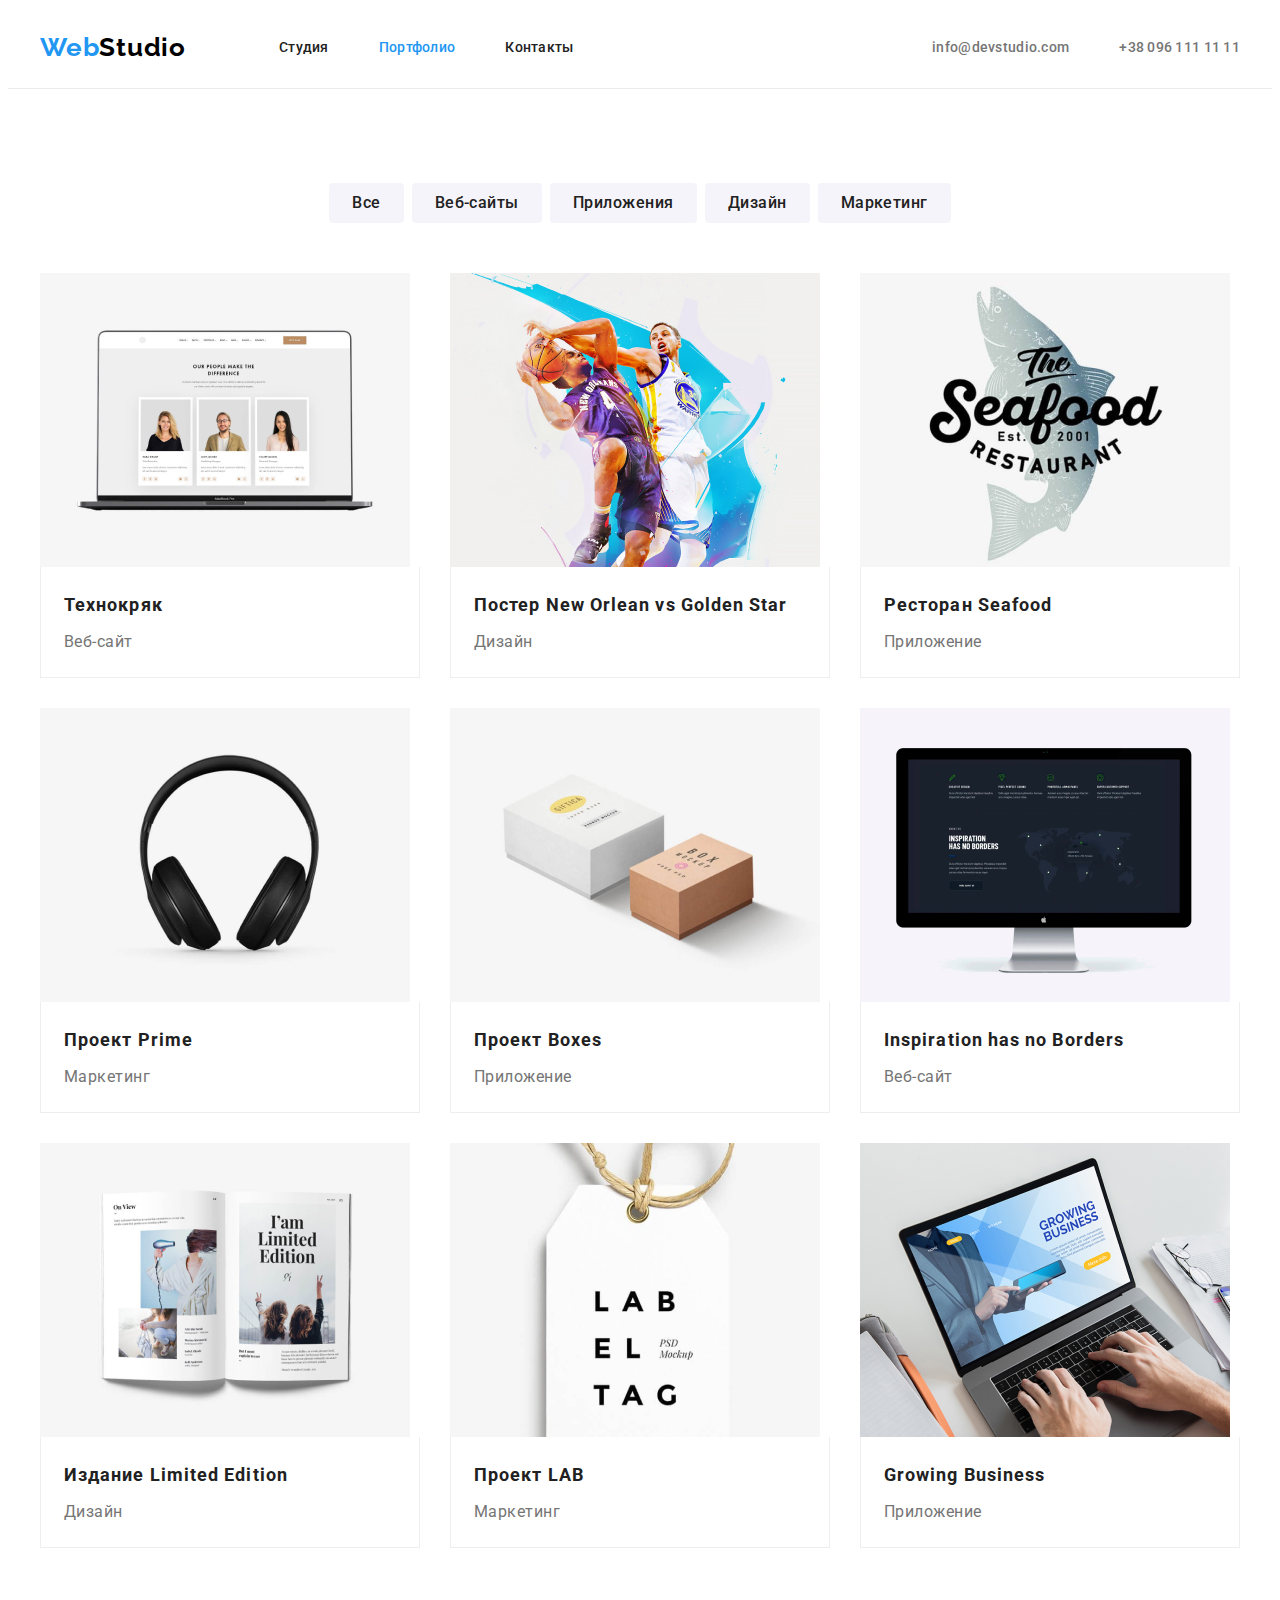
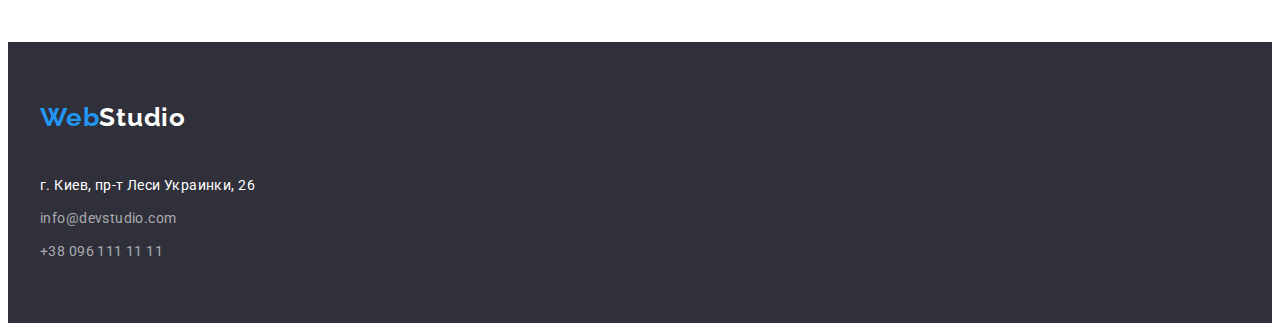
==== portfolio.html @ adf39630 "HW-4" ====
<!DOCTYPE html>
<html lang="en">
<head>
    <meta charset="UTF-8">
    <meta http-equiv="X-UA-Compatible" content="IE=edge">
    <meta name="viewport" content="width=device-width, initial-scale=1.0">
    <title>MyDocument</title>
    <link rel="stylesheet" href="https://cdnjs.cloudflare.com/ajax/libs/modern-normalize/1.1.0/modern-normalize.min.css"
        integrity="sha512-wpPYUAdjBVSE4KJnH1VR1HeZfpl1ub8YT/NKx4PuQ5NmX2tKuGu6U/JRp5y+Y8XG2tV+wKQpNHVUX03MfMFn9Q=="
        crossorigin="anonymous" referrerpolicy="no-referrer" />
    <link rel="preconnect" href="https://fonts.googleapis.com">
    <link rel="preconnect" href="https://fonts.gstatic.com" crossorigin>
    <link href="https://fonts.googleapis.com/css2?family=Raleway:wght@700&family=Roboto:wght@400;500;700;900&display=swap" rel="stylesheet">
    <link rel="stylesheet" href="./css/styles.css" />
</head>
<body>
    <header class="header">
        <div class="container">
            <nav class="header-flex">
                <a class="logo text" href="./index.html">Web<span class="logo-black">Studio</span>
                </a>
                <ul class="header-nav-list list header-flex">
                    <li class="header-item"><a class="header-nav-item text" href="./index.html">Студия</a></li>
                    <li class="header-item"><a class="header-nav-link text" href="./portfolio.html">Портфолио</a></li>
                    <li class="header-item"><a class="header-nav-item text" href="">Контакты</a></li>
                </ul>
            </nav>
            <div class="header-connect">
                <ul class="list header-flex">
                    <li class="header-contact-item"><a class="header-nav-contact text" href="mailto:info@devstudio.com">info@devstudio.com</a></li>
                    <li class="header-contact-item"><a class="header-nav-contact text" href="tel:+380961111111">+38 096 111
                            11 11</a></li>
                </ul>
            </div>
        </div>
    </header>
    <main>
    <section class="portfolio">
        <div class="container">
    <h1 hidden>Портфолио</h1>
        <ul class="portfolio-btn-list list">
        <li class="portfolio-btn-item"><button class="portfolio-btn" type="button">Все</button></li>
        <li class="portfolio-btn-item"><button class="portfolio-btn" type="button">Веб-сайты</button></li>
        <li class="portfolio-btn-item"><button class="portfolio-btn" type="button">Приложения</button></li>
        <li class="portfolio-btn-item"><button class="portfolio-btn" type="button">Дизайн</button></li>
        <li class="portfolio-btn-item"><button class="portfolio-btn" type="button">Маркетинг</button></li>
    </ul>

    <ul class="portfolio-list">
        <li class="portfolio-item list">
            <img src="./images/project1.jpg" alt="ноутбук с фото" width="370" height="294">
            <div class="border-text">
                <h2 class="portfolio-title">Технокряк</h2>
            <p class="portfolio-text">Веб-сайт</p>
            </div>
        </li>
        <li class="portfolio-item list">
            <img src="./images/project2.jpg" alt="постер" width="370" height="294">
            <div class="border-text">
                <h2 class="portfolio-title">Постер New Orlean vs Golden Star</h2>
            <p class="portfolio-text">Дизайн</p>
            </div>
        </li>
        <li class="portfolio-item list">
            <img src="./images/project3.jpg" alt="ресторан" width="370" height="294">
            <div class="border-text">
                <h2 class="portfolio-title">Ресторан Seafood</h2>
            <p class="portfolio-text">Приложение</p>
            </div>
        </li>
        <li class="portfolio-item list">
            <img src="./images/project4.jpg" alt="наушники" width="370" height="294">
            <div class="border-text">
                <h2 class="portfolio-title">Проект Prime</h2>
            <p class="portfolio-text">Маркетинг</p>
            </div>
        </li>
        <li class="portfolio-item list">
            <img src="./images/project5.jpg" alt="боксы" width="370" height="294">
            <div class="border-text">
                <h2 class="portfolio-title">Проект Boxes</h2>
            <p class="portfolio-text">Приложение</p>
            </div>
        </li>
        <li class="portfolio-item list">
            <img src="./images/project6.jpg" alt="манитор" width="370" height="294">
            <div class="border-text">
                <h2 class="portfolio-title">Inspiration has no Borders</h2>
            <p class="portfolio-text">Веб-сайт</p>
            </div>
        </li>
        <li class="portfolio-item list">
            <img src="./images/project7.jpg" alt="издание" width="370" height="294">
            <div class="border-text">
                <h2 class="portfolio-title">Издание Limited Edition</h2>
            <p class="portfolio-text">Дизайн</p>
            </div>
        </li>
        <li class="portfolio-item list">
            <img src="./images/project8.jpg" alt="проект ЛАБ" width="370" height="294">
            <div class="border-text">
                <h2 class="portfolio-title">Проект LAB</h2>
            <p class="portfolio-text">Маркетинг</p>
            </div>
        </li>
        <li class="portfolio-item list">
            <img src="./images/project9.jpg" alt="бизнес" width="370" height="294">
            <div class="border-text">
                <h2 class="portfolio-title">Growing Business</h2>
                <p class="portfolio-text">Приложение</p>
            </div>
        </li>
    </ul>
    </div>
  </section>
</main>
<footer class="footer">
    <div class="container">
        <a class="logo-footer text" href="">Web<span class="logo-white">Studio</span></a>

        <address class="footer-address">
            <ul class="footer-list list">
                <li class="footer-item"><a class="footer-text text" href="https://goo.gl/maps/fxkEnHUCGzXbZ7778"
                        target="_blank" rel="noreferrer noopener">г. Киев, пр-т Леси Украинки, 26 </a></li>

                <li class="footer-item"><a class="footer-contact text" href="mailto:info@devstudio.com">
                        info@devstudio.com</a></li>
                <li class="footer-item"><a class="footer-contact text" href="tel:+380961111111">+38 096 111 11 11</a>
                </li>
            </ul>
        </address>
    </div>
</footer>

</body>
</html>
---- css/styles.css ----
:root {
    --first-text-color: #212121;
    --second-text-color: #757575;
    --third-text-color: #ffffff;
    --accent-color: #2196f3;
    /*--logo-color: #000000; */
    --background-color-general: #FFFFFF;
    --background-color-hero: #2f303a;
    --background-color-team: #f5f4fa;
}

body {
    font-family: "Roboto", sans-serif;
    color: var(--first-text-color);
    background-color: var(--background-color-general);
    letter-spacing: 0.03em;
}
/* подчеркивание ссылок убрать */

.text {
    text-decoration: none;
}

/* точки убрать */
.list {
    list-style: none;
}
/*глобальный сброс стилей по селектору тега для элементов*/
p,
h1,
h2,
h3,
h4,
h5,
h6,
ul {
    margin: 0;
    padding: 0;
}
.container {
    width: 1200px;
    margin: 0 auto;
    padding-right: 15px;
    padding-left: 15px;
    
    /*outline: 1px solid red;*/

}


/*------------------HEADER---------------*/
.header { 
    border-bottom: 1px solid #ececec;
    font-weight: 500;
    font-size: 14px;
    line-height: 1.14;
    letter-spacing: 0.02em; 
}
.header .container {
    display: flex;
    align-items: center;
}
.header-flex {
    display: flex;
    align-items: center;
    
}

.header-nav-contact {
    color: var(--second-text-color);
}
.header-nav-item:hover,
.header-nav-item:focus,
.header-nav-link:hover,
.header-nav-link:focus,
.header-nav-contact:hover,
.header-nav-contact:focus {
    color: var(--accent-color);
}
.header-connect {
    margin-left: auto;
}

.header-item {
    display: block;
    margin-right: 50px;

}
.header-nav-link {
    color: var(--accent-color);
    padding-top: 32px;
    padding-bottom: 32px;
}
.header-nav-item {
color: var(--first-text-color);
padding-top: 32px;
padding-bottom: 32px;
}
.contact-link-icon {
    margin-right: 10px;
    justify-content: center;
    align-items: center;
}

.header-contact-item {  

}

.header-contact-item:not(:last-child) {
    margin-right: 50px;
}
.header-nav-contact {
    color: var(--second-text-color);
    padding-top: 32px;
    padding-bottom: 32px;
}

.logo {
    font-family: 'Raleway'; 
    font-weight: 700;
    font-size: 26px;
    line-height: 1.19;
    letter-spacing: 0.03em;
    color: var(--accent-color);

    align-items: center;
    text-align: center;
    
    padding-top: 24px;
    padding-bottom: 25px;
    margin-right: 93px;
}
.logo-black {
    color: #000000;
    
}

/*---------------MAIN------------------*/

.hero {
    display: flex;
    max-width: 1600px;
    min-height: 600px;
    margin-left: auto;
    margin-right: auto;
    padding-top: 200px;
    padding-bottom: 200px;

    text-align: center;

    background-color: var(--background-color-hero);
    background-repeat: no-repeat;
    background-position: center;
    background-size: cover;
    background-image: 
        linear-gradient(rgba(47, 48, 58, 0.4), 
        rgba(47, 48, 58, 0.4)), 
        url(../images/hero.jpg);
    
    
}

.hero-title {
    font-weight: 900;
    font-size: 44px;
    line-height: 1.36;
    text-align: center;
    letter-spacing: 0.06em;
    text-transform: uppercase;;
    
    color: var(--third-text-color);
    
    margin-bottom: 30px;
    margin-left: auto;
    margin-right: auto;
    max-width: 696px;

}

.hero-btn {
    font-weight: 700;
    font-size: 16px;
    line-height: 1.88;
    display: flex;
    align-items: center;
    text-align: center;
    letter-spacing: 0.06em;
    color: var(--third-text-color);
    background-color: var(--accent-color);
    cursor: pointer;

    display: inline-block;
    min-width: 200px;
    border-radius: 4px;
    border: 1px solid transparent;
    padding: 10px 32px;
}

.hero-btn:hover {
    color: #188ce8;
    background-color: var(--background-color-general);
}
.hero-btn:focus {
    color: #188ce8;
    background-color: var(--background-color-general);
}

/*----------------основное--------------*/

.section-basic {
    padding-top: 94px;
    padding-bottom: 94px;
}
.basic-list {
    display: flex;
}

.basic-item {
    display: inline-block;
    width: 270px;
    
}
.basic-item:not(:last-child) {
    margin-right: 30px;
}

.basic-title {
    font-weight: 700;
    font-size: 14px;
    line-height: 1.14;
    letter-spacing: 0.03em;
    text-transform: uppercase;
    color:var(--first-text-color);
    margin-bottom: 10px;
}

.basic-text {
    font-weight: 400;
    font-size: 14px;
    line-height: 1.71;
    letter-spacing: 0.03em;
    color:var(--second-text-color);
}
.basic-icon {
    
    height: 120px;
    margin-bottom: 30px;
    border-radius: 4px;
    background-color: #F5F4FA;
    display: flex;
    align-items: center;
    justify-content: center;
    
}

.basic-icon-svg {

    

}

/*-----------------чем занимаемся----------------*/
.Pictures {
    padding-bottom: 94px;
}

.Pictures-title {
    font-weight: 700;
    font-size: 36px;
    line-height: 42px;
    text-align: center;
    letter-spacing: 0.03em;
    color: var(--first-text-color);
    margin-bottom: 50px;
}

.Pictures-list {
    display: flex;
    
}

.Pictures-item:not(:last-child) {
    margin-right: 30px;
}
.Pictures-img {
    display: block;
    max-width: 100%;
    height: auto;
}



/*------------------наша команда----------------*/
.team {
    background-color: var(--background-color-team);
    padding-top: 94px;
    padding-bottom: 94px;
}

.team-title {
    font-weight: 700;
    font-size: 36px;
    line-height: 42px;
    text-align: center;
    letter-spacing: 0.03em;
    color: var(--first-text-color);
    margin-bottom: 50px;
}

.team-list {
    display: flex;
}
.team-box {
    padding-top: 30px;
    padding-bottom: 30px;
}
.team-item {
    max-width: 270px;
    max-height: 428px;
    
    background-color: var(--background-color-general);
    box-shadow: 
    0px 1px 3px rgba(0, 0, 0, 0.12), 
    0px 1px 1px rgba(0, 0, 0, 0.14), 
    0px 2px 1px rgba(0, 0, 0, 0.2);
    border-radius: 0px 0px 4px 4px;
}
.team-item:not(:last-child) {
    margin-right: 30px;
}
.team-img {
    flex-basis: calc(100% / 4 - 30px);
}

.team-subtitle {
    font-weight: 500;
    font-size: 16px;
    line-height: 1.19;
    text-align: center;
    letter-spacing: 0.03em;
    color:var(--first-text-color);
    margin-bottom: 10px;

}

.team-text {
    box-sizing: border-box;
    font-weight: 400;
    font-size: 16px;
    line-height: 1.19;
    text-align: center;
    letter-spacing: 0.03em;
    color: var(--second-text-color);

}
.team-soc-list {
    display: flex;
    padding: 0px 32px;
    margin-top: 16px;
    list-style: none;
    justify-content: space-between;
    align-items: center;
}
.team-soc-item {
    width: 44px;
    height: 44px;
    margin-right: 10px;
}
.team-soc-item:last-child {
    margin-right: 0;
}
.team-soc-link {
width: 100%;
height: 100%;
border-radius: 50%;
display: flex;
align-items: center;
justify-content: center;
color: #afb1b8;
background-color: #f5f4fa;
}
.team-soc-link:hover,
.team-soc-link:focus {
color: #ffffff;
    background-color: var(--accent-color);
}
.team-soc-icon {
    margin: 12px 0px 0px 12px;
    fill: currentColor;
}

/*---------------FOOTER-------------*/
.footer {
    padding-top: 60px;
    padding-bottom: 60px;

    background-color: var(--background-color-hero);
}
.logo-white {
    color: var(--third-text-color);
}
.footer-text {
    font-family: 'Roboto';
        font-style: normal;
        font-weight: 400;
        font-size: 14px;
        line-height: 24px;    
        letter-spacing: 0.03em;
        color: var(--third-text-color);

        display: inline-block;
}
.footer-address {
    margin-top: 20px;
}
.footer-contact {
    font-family: 'Roboto';
        font-style: normal;
        font-weight: 400;
        font-size: 14px;
        line-height: 24px;
        letter-spacing: 0.03em;
        color: rgba(255, 255, 255, 0.6);

        display: inline-block;
}
.footer-item {
    margin-top: 9px;
}
.footer-contact:hover {
    color: var(--accent-color);
}
.footer-contact:focus {
        color: var(--accent-color);
}
.logo-footer {
    font-family: 'Raleway';
    font-weight: 700;
    font-size: 26px;
    line-height: 1.19;
    letter-spacing: 0.03em;
    color: var(--accent-color);

    align-items: center;
    text-align: center;
    display: inline-block;
    margin-bottom: 20px;
}
.foter-soc-text {
    padding: 20px 0px 10px 0px;
    margin-bottom: 20px;
    font-weight: 700;
    font-size: 14px;
    line-height: 1.14px;
    text-transform: uppercase;
    color: var(--third-text-color);
}

/*---------------------ПОРТФОЛИО----------------*/
/*----------------------------------------------*/
.portfolio {
    padding-top: 94px;
    padding-bottom: 94px;
}
.portfolio-btn {
    font-family: "Roboto", sans-serif;
    font-weight: 500;
    font-size: 16px;
    line-height: 1.63;
    letter-spacing: 0.03em;
    background-color: var(--background-color-team);
    color: var(--first-text-color);
    cursor: pointer;

    display: inline-block;
    padding: 6px 22px;
    min-width: 73px;
    border-radius: 4px;
    border: 1px solid transparent;

    
    
}
.portfolio-btn:hover {
    background-color: #188ce8;
    color: var(--third-text-color);
}
.portfolio-btn:focus {
    background-color: #188ce8;
    color: var(--third-text-color);
}
.portfolio-btn-list {
    display: flex;
    justify-content: center;
    margin-bottom: 50px;
}
.portfolio-btn-item:not(:last-child) {
    margin-right: 8px;
}
.portfolio-list {
    display: flex;
    flex-wrap: wrap;
    margin: -15px;
}

.portfolio-item {
    margin: 15px;
    width: 370px;
    flex-basis: calc(100% / 3 - 30px);
}

.portfolio-title {
    font-weight: 700;
    font-size: 18px;
    line-height: 2;
    letter-spacing: 0.06em;
    color: var(--first-text-color);
    margin-bottom: 4px;

}

.portfolio-text {
    font-weight: 400;
    font-size: 16px;
    line-height: 1.88;
    letter-spacing: 0.03em;
    color: var(--second-text-color);
}
.border-text {
    margin-top: -4px;
    padding: 20px 23px;
    border-right: 1px solid #eeeeee;
    border-left: 1px solid #eeeeee;
    border-bottom: 1px solid #eeeeee;
    box-sizing: border-box;
}
/*-----------------ПОСТОЯННЫЕ КЛИЕНТЫ---------------*/
.section-clients {
padding-top: 94px;
padding-bottom: 94px;
}
.client-title {
    margin-bottom: 50px;
    
        font-weight: 700;
        font-size: 36px;
        line-height: 1.17;
        text-align: center;
    
    color: var(--first-text-color);
}
.client-list {
    display: flex;
        padding: 0;
        margin: 0;
        
        justify-content: space-between;
        align-items: center;
}
.client-item {
    width: 170px;
    height: 90px;
}

.client-item:not(:last-child) {
    margin-right: 30px;
}
.client-link {
    width: 100%;
    height: 100%;
    display: block;
    border: 1px solid #afb1b8;
    color: #afb1b8;
    background-color: #fff;
    padding: 16px 32px;
    }
.client-link:hover,
.client-link:focus {
    color: var(--accent-color);
    border-color: var(--accent-color);
}

.client-icon {
    fill: currentColor;
}

.client-item:hover,
.client-item:focus {
    color: var(--accent-color);
    border-color: var(--accent-color);
}
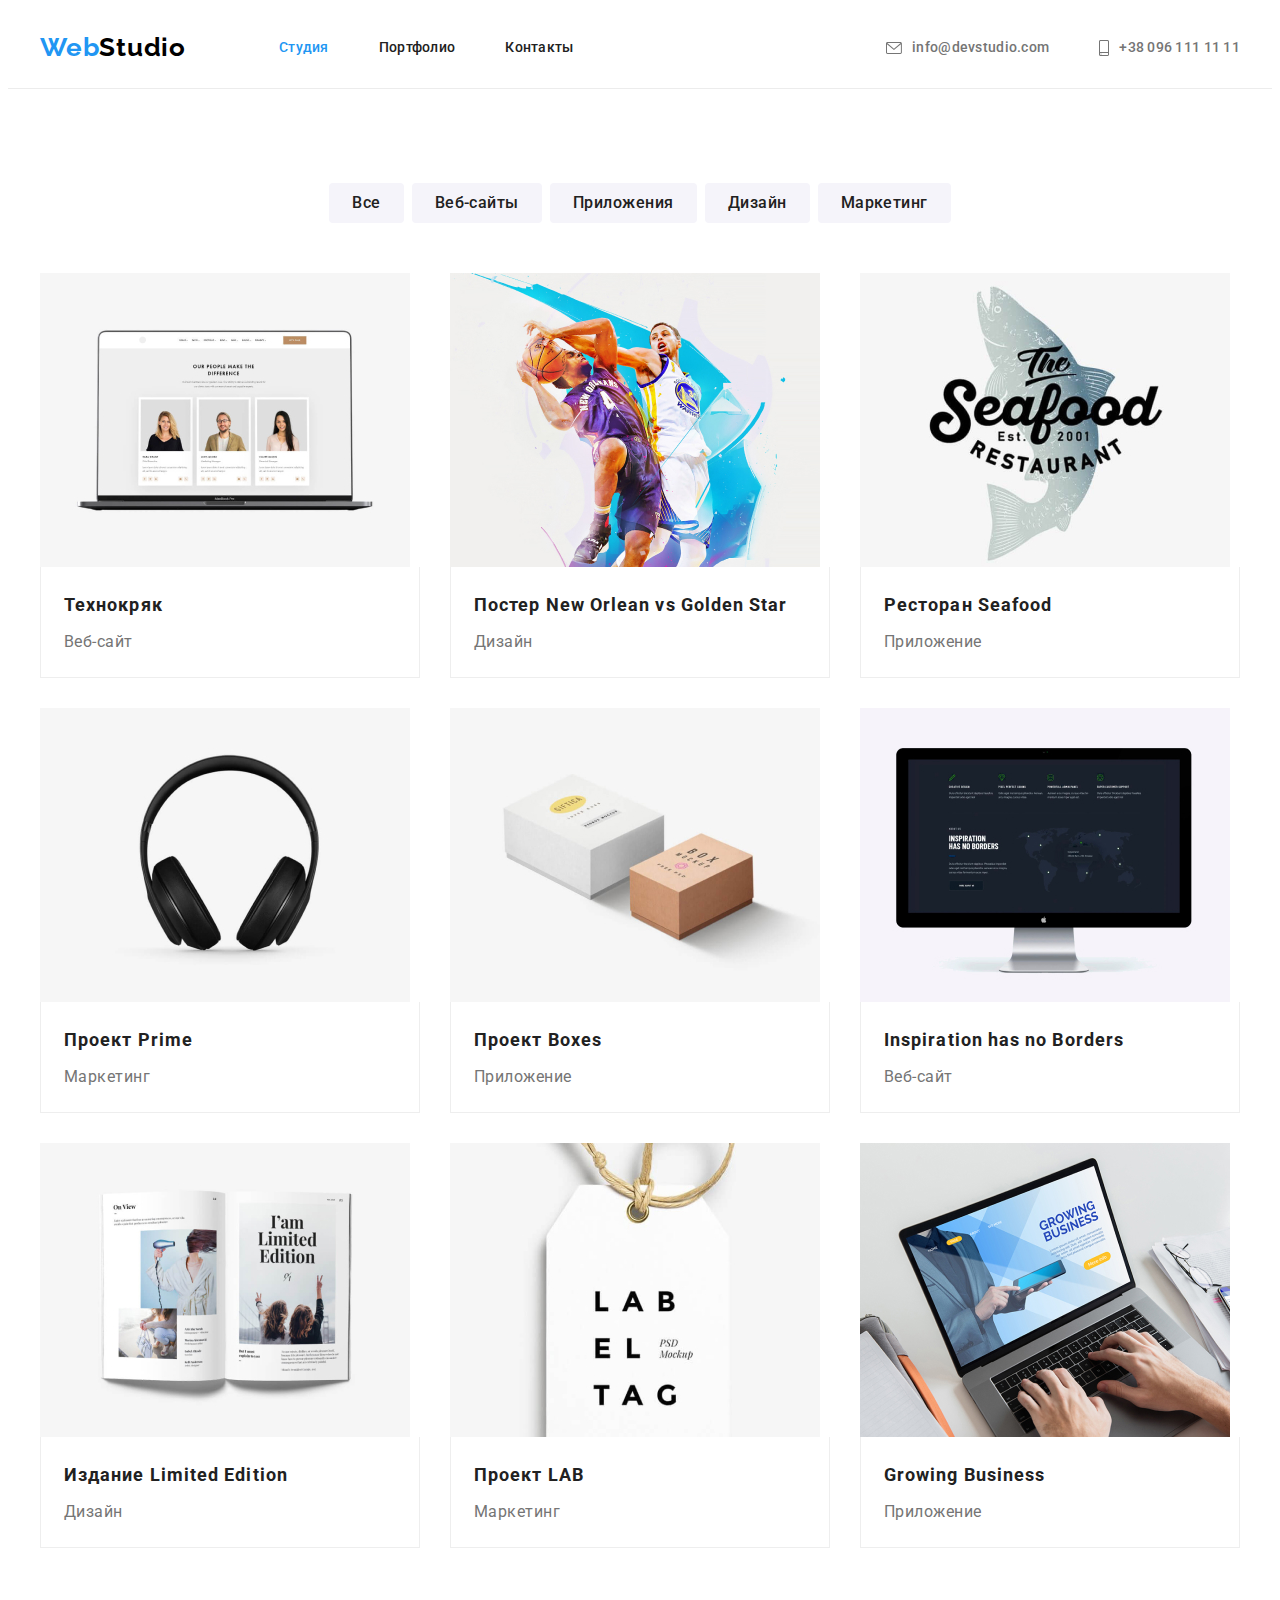
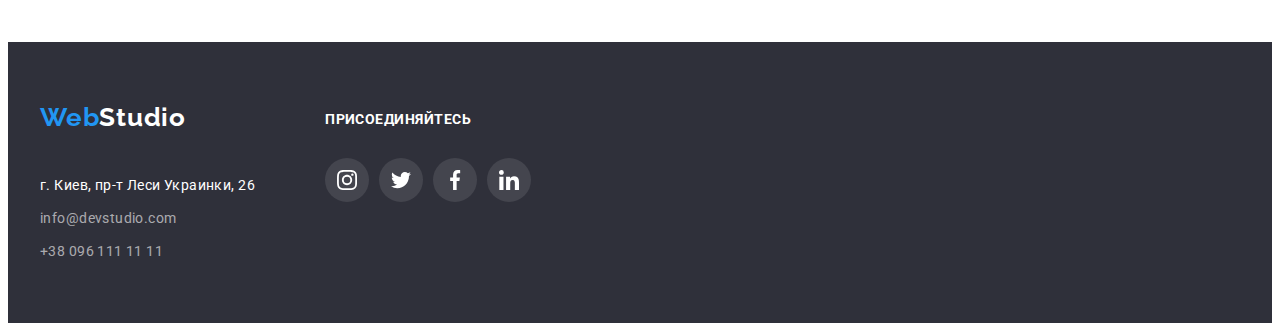
==== commit f725fc9a: "HW-4-final" ====
--- a/portfolio.html
+++ b/portfolio.html
@@ -14,26 +14,33 @@
     <link rel="stylesheet" href="./css/styles.css" />
 </head>
 <body>
-    <header class="header">
-        <div class="container">
-            <nav class="header-flex">
-                <a class="logo text" href="./index.html">Web<span class="logo-black">Studio</span>
-                </a>
-                <ul class="header-nav-list list header-flex">
-                    <li class="header-item"><a class="header-nav-item text" href="./index.html">Студия</a></li>
-                    <li class="header-item"><a class="header-nav-link text" href="./portfolio.html">Портфолио</a></li>
-                    <li class="header-item"><a class="header-nav-item text" href="">Контакты</a></li>
-                </ul>
-            </nav>
-            <div class="header-connect">
-                <ul class="list header-flex">
-                    <li class="header-contact-item"><a class="header-nav-contact text" href="mailto:info@devstudio.com">info@devstudio.com</a></li>
-                    <li class="header-contact-item"><a class="header-nav-contact text" href="tel:+380961111111">+38 096 111
-                            11 11</a></li>
-                </ul>
-            </div>
+<header class="header">
+    <div class="container">
+        <nav class="header-flex">
+            <a class="logo text" href="./index.html">Web<span class="logo-black">Studio</span>
+            </a>
+            <ul class="header-nav-list list header-flex">
+                <li class="header-item"><a class="header-nav-link text" href="./index.html">Студия</a></li>
+                <li class="header-item"><a class="header-nav-item text" href="./portfolio.html">Портфолио</a></li>
+                <li class="header-item"><a class="header-nav-item text" href="">Контакты</a></li>
+            </ul>
+        </nav>
+        <div class="header-connect">
+            <ul class="list header-flex">
+                <li class="header-contact-item"><a class="header-nav-contact text" href="mailto:info@devstudio.com">
+                        <svg class="contact-link-icon" width="16" height="12">
+                            <use href="./images/symbol-defs.svg#icon-envelope"></use>
+                        </svg>
+                        info@devstudio.com</a>
+                </li>
+                <li class="header-contact-item"><a class="header-nav-contact text" href="tel:+380961111111">
+                        <svg class="contact-link-icon" width="10" height="16">
+                            <use href="./images/symbol-defs.svg#icon-smartphone"></use>
+                        </svg>+38 096 111 11 11</a></li>
+            </ul>
         </div>
-    </header>
+    </div>
+</header>
     <main>
     <section class="portfolio">
         <div class="container">
@@ -116,19 +123,50 @@
 </main>
 <footer class="footer">
     <div class="container">
-        <a class="logo-footer text" href="">Web<span class="logo-white">Studio</span></a>
-
-        <address class="footer-address">
-            <ul class="footer-list list">
-                <li class="footer-item"><a class="footer-text text" href="https://goo.gl/maps/fxkEnHUCGzXbZ7778"
-                        target="_blank" rel="noreferrer noopener">г. Киев, пр-т Леси Украинки, 26 </a></li>
-
-                <li class="footer-item"><a class="footer-contact text" href="mailto:info@devstudio.com">
-                        info@devstudio.com</a></li>
-                <li class="footer-item"><a class="footer-contact text" href="tel:+380961111111">+38 096 111 11 11</a>
-                </li>
-            </ul>
-        </address>
+        <div class="flex-box">
+            <div class="footer-adress-flex">
+                <a class="logo-footer text" href="">Web<span class="logo-white">Studio</span></a>
+                <address class="footer-address">
+                    <ul class="footer-list list">
+                        <li class="footer-item"><a class="footer-text text" href="https://goo.gl/maps/fxkEnHUCGzXbZ7778"
+                                target="_blank" rel="noreferrer noopener">г. Киев, пр-т Леси Украинки, 26 </a></li>
+                        <li class="footer-item"><a class="footer-contact text" href="mailto:info@devstudio.com">
+                                info@devstudio.com</a></li>
+                        <li class="footer-item"><a class="footer-contact text" href="tel:+380961111111">+38 096 111 11
+                                11</a></li>
+                    </ul>
+                </address>
+            </div>
+            <div class="footer-soc-flex">
+                <p class="foter-soc-text">присоединяйтесь</p>
+                <ul class="footer-soc-list list">
+                    <li class="footer-soc-item"><a href="" class="footer-soc-link">
+                            <svg class="team-social-icon" width="20" height="20">
+                                <use href="./images/symbol-defs.svg#icon-instagram"></use>
+                            </svg>
+                        </a>
+                    </li>
+                    <li class="footer-soc-item"><a href="" class="footer-soc-link">
+                            <svg class="team-social-icon" width="20" height="20">
+                                <use href="./images/symbol-defs.svg#icon-twitter"></use>
+                            </svg>
+                        </a>
+                    </li>
+                    <li class="footer-soc-item"><a href="" class="footer-soc-link">
+                            <svg class="team-social-icon" width="20" height="20">
+                                <use href="./images/symbol-defs.svg#icon-facebook"></use>
+                            </svg>
+                        </a>
+                    </li>
+                    <li class="footer-soc-item"><a href="" class="footer-soc-link">
+                            <svg class="team-social-icon" width="20" height="20">
+                                <use href="./images/symbol-defs.svg#icon-linkedin"></use>
+                            </svg>
+                        </a>
+                    </li>
+                </ul>
+            </div>
+        </div>
     </div>
 </footer>
 
--- a/css/styles.css
+++ b/css/styles.css
@@ -2,7 +2,7 @@
     --first-text-color: #212121;
     --second-text-color: #757575;
     --third-text-color: #ffffff;
-    --accent-color: #2196f3;
+    --accent-color:#2196F3;;
     /*--logo-color: #000000; */
     --background-color-general: #FFFFFF;
     --background-color-hero: #2f303a;
@@ -67,6 +67,11 @@
 }
 
 .header-nav-contact {
+    display: flex;
+        align-items: center;
+        color: var(--second-text-color);
+        padding-top: 32px;
+        padding-bottom: 32px;
     color: var(--second-text-color);
 }
 .header-nav-item:hover,
@@ -77,15 +82,22 @@
 .header-nav-contact:focus {
     color: var(--accent-color);
 }
+.contact-link-icon{
+    fill: currentColor;
+}
 .header-connect {
     margin-left: auto;
 }
 
 .header-item {
     display: block;
-    margin-right: 50px;
-
-}
+}
+.header-item:not(:last-child) {
+ margin-right: 50px;
+}  
+    
+
+
 .header-nav-link {
     color: var(--accent-color);
     padding-top: 32px;
@@ -109,11 +121,7 @@
 .header-contact-item:not(:last-child) {
     margin-right: 50px;
 }
-.header-nav-contact {
-    color: var(--second-text-color);
-    padding-top: 32px;
-    padding-bottom: 32px;
-}
+
 
 .logo {
     font-family: 'Raleway'; 
@@ -185,8 +193,8 @@
     align-items: center;
     text-align: center;
     letter-spacing: 0.06em;
-    color: var(--third-text-color);
-    background-color: var(--accent-color);
+    color:#188ce8;
+    background-color: var(--background-color-general);
     cursor: pointer;
 
     display: inline-block;
@@ -196,14 +204,12 @@
     padding: 10px 32px;
 }
 
-.hero-btn:hover {
-    color: #188ce8;
-    background-color: var(--background-color-general);
-}
+.hero-btn:hover,
 .hero-btn:focus {
-    color: #188ce8;
-    background-color: var(--background-color-general);
-}
+    color: var(--third-text-color);
+    background-color: #188ce8;
+}
+
 
 /*----------------основное--------------*/
 
@@ -313,10 +319,13 @@
 .team-box {
     padding-top: 30px;
     padding-bottom: 30px;
+    padding-right: 32px;
+    padding-left: 32px;
 }
 .team-item {
     max-width: 270px;
     max-height: 428px;
+    flex-basis: calc(100% / 4 - 30px);
     
     background-color: var(--background-color-general);
     box-shadow: 
@@ -329,7 +338,8 @@
     margin-right: 30px;
 }
 .team-img {
-    flex-basis: calc(100% / 4 - 30px);
+display: block;
+max-width: 100%;
 }
 
 .team-subtitle {
@@ -351,14 +361,14 @@
     text-align: center;
     letter-spacing: 0.03em;
     color: var(--second-text-color);
+    margin-bottom: 16px;
 
 }
 .team-soc-list {
     display: flex;
-    padding: 0px 32px;
-    margin-top: 16px;
+
     list-style: none;
-    justify-content: space-between;
+    justify-content: center;
     align-items: center;
 }
 .team-soc-item {
@@ -377,12 +387,12 @@
 align-items: center;
 justify-content: center;
 color: #afb1b8;
-background-color: #f5f4fa;
+
 }
 .team-soc-link:hover,
 .team-soc-link:focus {
 color: #ffffff;
-    background-color: var(--accent-color);
+background-color: var(--accent-color);
 }
 .team-soc-icon {
     margin: 12px 0px 0px 12px;
@@ -395,6 +405,13 @@
     padding-bottom: 60px;
 
     background-color: var(--background-color-hero);
+}
+.flex-box {
+display: flex;
+    margin: 0;
+    padding: 0;
+
+
 }
 .logo-white {
     color: var(--third-text-color);
@@ -447,14 +464,51 @@
     margin-bottom: 20px;
 }
 .foter-soc-text {
-    padding: 20px 0px 10px 0px;
+    padding:10px 0px 10px 0px;
     margin-bottom: 20px;
     font-weight: 700;
     font-size: 14px;
-    line-height: 1.14px;
+    line-height: 1.14;
     text-transform: uppercase;
     color: var(--third-text-color);
 }
+.footer-soc-item {
+    width: 44px;
+    height: 44px;
+    margin-right: 10px;
+    
+}
+.footer-soc-link {
+    width: 100%;
+    height: 100%;
+    display: flex;
+        border-radius: 50%;
+        color: #afb1b8;
+        background-color: rgba(255, 255, 255, 0.1);
+        align-items: center;
+        justify-content: center;
+    color: var(--third-text-color);
+}
+.footer-soc-link:hover,
+.footer-soc-link:focus {
+    background-color: var(--accent-color);
+}
+.team-social-icon {
+    fill: currentColor;
+}
+.footer-soc-flex { 
+  margin-left: 70px;  
+
+}
+.footer-soc-list {
+    display: flex;
+        padding: 0;
+        margin-top: 0;
+        justify-content: space-between;
+        align-items: center
+}
+
+
 
 /*---------------------ПОРТФОЛИО----------------*/
 /*----------------------------------------------*/
@@ -481,14 +535,14 @@
     
     
 }
-.portfolio-btn:hover {
-    background-color: #188ce8;
-    color: var(--third-text-color);
-}
+.portfolio-btn:hover,
 .portfolio-btn:focus {
     background-color: #188ce8;
     color: var(--third-text-color);
-}
+    box-shadow: 0px 3px 1px rgba(0, 0, 0, 0.1), 0px 1px 2px rgba(0, 0, 0, 0.08),
+            0px 2px 2px rgba(0, 0, 0, 0.12);
+}
+
 .portfolio-btn-list {
     display: flex;
     justify-content: center;
@@ -507,6 +561,11 @@
     margin: 15px;
     width: 370px;
     flex-basis: calc(100% / 3 - 30px);
+}
+.portfolio-item:hover,
+.portfolio-item:focus {
+box-shadow: 0px 3px 1px rgba(0, 0, 0, 0.1), 0px 1px 2px rgba(0, 0, 0, 0.08),
+        0px 2px 2px rgba(0, 0, 0, 0.12);
 }
 
 .portfolio-title {
@@ -554,25 +613,25 @@
         padding: 0;
         margin: 0;
         
-        justify-content: space-between;
-        align-items: center;
+        
 }
 .client-item {
+    
+}
+
+.client-item:not(:last-child) {
+    margin-right: 30px;
+}
+.client-link {
+    display: flex;
+    justify-content: center;
+    align-items: center;
     width: 170px;
     height: 90px;
-}
-
-.client-item:not(:last-child) {
-    margin-right: 30px;
-}
-.client-link {
-    width: 100%;
-    height: 100%;
-    display: block;
     border: 1px solid #afb1b8;
     color: #afb1b8;
-    background-color: #fff;
-    padding: 16px 32px;
+
+    
     }
 .client-link:hover,
 .client-link:focus {
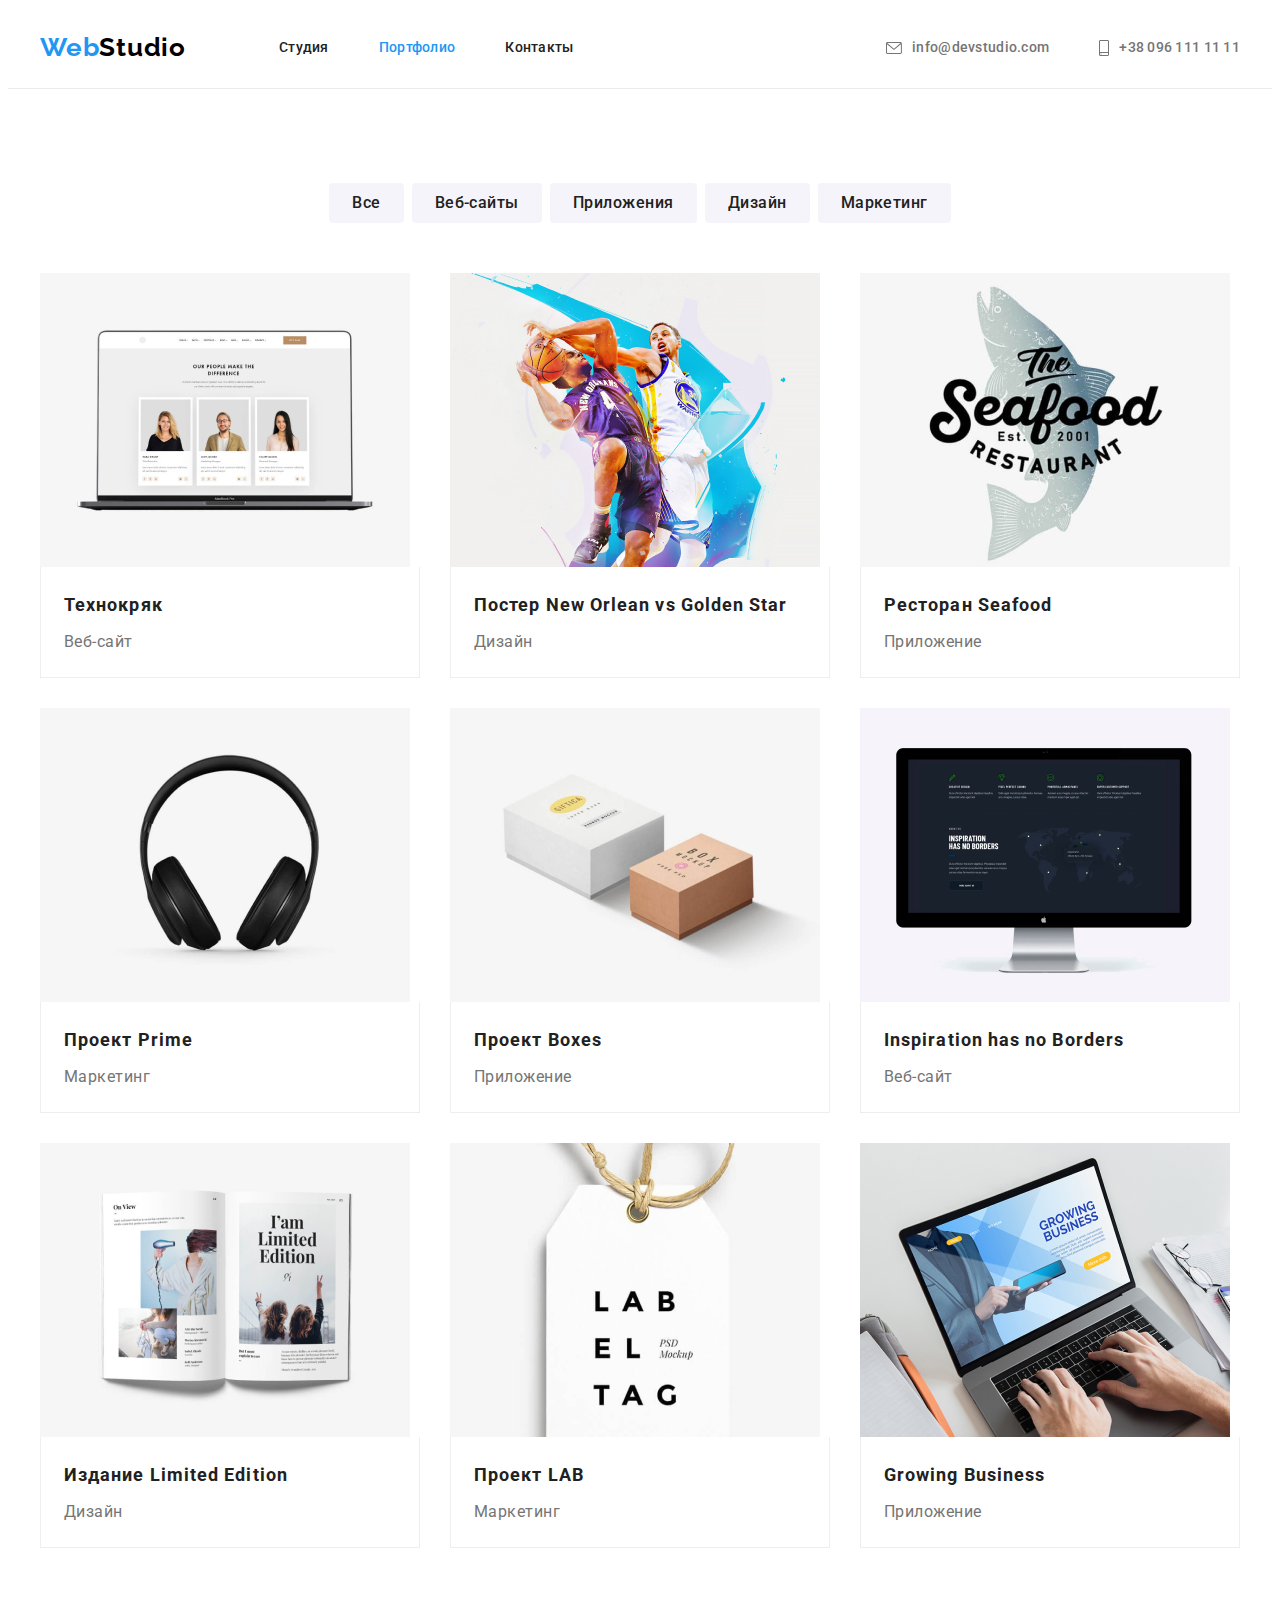
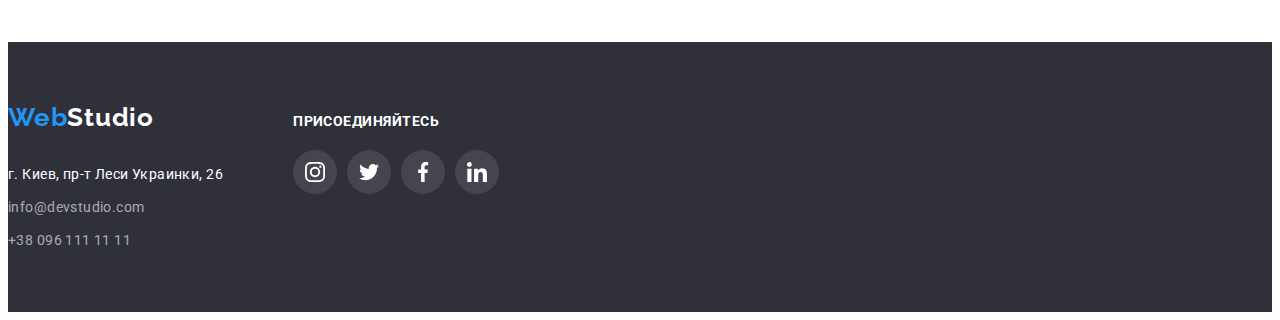
==== commit ad05fa47: "HW-4-vse" ====
--- a/portfolio.html
+++ b/portfolio.html
@@ -20,8 +20,8 @@
             <a class="logo text" href="./index.html">Web<span class="logo-black">Studio</span>
             </a>
             <ul class="header-nav-list list header-flex">
-                <li class="header-item"><a class="header-nav-link text" href="./index.html">Студия</a></li>
-                <li class="header-item"><a class="header-nav-item text" href="./portfolio.html">Портфолио</a></li>
+                <li class="header-item"><a class="header-nav-item text" href="./index.html">Студия</a></li>
+                <li class="header-item"><a class="header-nav-link text" href="./portfolio.html">Портфолио</a></li>
                 <li class="header-item"><a class="header-nav-item text" href="">Контакты</a></li>
             </ul>
         </nav>
@@ -55,66 +55,78 @@
 
     <ul class="portfolio-list">
         <li class="portfolio-item list">
-            <img src="./images/project1.jpg" alt="ноутбук с фото" width="370" height="294">
-            <div class="border-text">
+            <a class="text" href="">
+            <div class="portfolio-link">
+                <img src="./images/project1.jpg" alt="ноутбук с фото" width="370" height="294">
+                <div class="border-text">
                 <h2 class="portfolio-title">Технокряк</h2>
-            <p class="portfolio-text">Веб-сайт</p>
+                <p class="portfolio-text">Веб-сайт</p>
+                </div>
             </div>
+            </a>
         </li>
-        <li class="portfolio-item list">
+        <li class="portfolio-item list"><div class="portfolio-link">
             <img src="./images/project2.jpg" alt="постер" width="370" height="294">
             <div class="border-text">
                 <h2 class="portfolio-title">Постер New Orlean vs Golden Star</h2>
             <p class="portfolio-text">Дизайн</p>
             </div>
+            </div>
         </li>
-        <li class="portfolio-item list">
+        <li class="portfolio-item list"><div class="portfolio-link">
             <img src="./images/project3.jpg" alt="ресторан" width="370" height="294">
             <div class="border-text">
                 <h2 class="portfolio-title">Ресторан Seafood</h2>
             <p class="portfolio-text">Приложение</p>
             </div>
+            </div>
         </li>
-        <li class="portfolio-item list">
+        <li class="portfolio-item list"><div class="portfolio-link">
             <img src="./images/project4.jpg" alt="наушники" width="370" height="294">
             <div class="border-text">
                 <h2 class="portfolio-title">Проект Prime</h2>
             <p class="portfolio-text">Маркетинг</p>
             </div>
+            </div>
         </li>
-        <li class="portfolio-item list">
+        <li class="portfolio-item list"><div class="portfolio-link">
             <img src="./images/project5.jpg" alt="боксы" width="370" height="294">
             <div class="border-text">
                 <h2 class="portfolio-title">Проект Boxes</h2>
             <p class="portfolio-text">Приложение</p>
             </div>
+            </div>
         </li>
-        <li class="portfolio-item list">
+        <li class="portfolio-item list"><div class="portfolio-link">
             <img src="./images/project6.jpg" alt="манитор" width="370" height="294">
             <div class="border-text">
                 <h2 class="portfolio-title">Inspiration has no Borders</h2>
             <p class="portfolio-text">Веб-сайт</p>
             </div>
+            </div>
         </li>
-        <li class="portfolio-item list">
+        <li class="portfolio-item list"><div class="portfolio-link">
             <img src="./images/project7.jpg" alt="издание" width="370" height="294">
             <div class="border-text">
                 <h2 class="portfolio-title">Издание Limited Edition</h2>
             <p class="portfolio-text">Дизайн</p>
             </div>
+            </div>
         </li>
-        <li class="portfolio-item list">
+        <li class="portfolio-item list"><div class="portfolio-link">
             <img src="./images/project8.jpg" alt="проект ЛАБ" width="370" height="294">
             <div class="border-text">
                 <h2 class="portfolio-title">Проект LAB</h2>
             <p class="portfolio-text">Маркетинг</p>
             </div>
+            </div>
         </li>
-        <li class="portfolio-item list">
+        <li class="portfolio-item list"><div class="portfolio-link">
             <img src="./images/project9.jpg" alt="бизнес" width="370" height="294">
             <div class="border-text">
                 <h2 class="portfolio-title">Growing Business</h2>
                 <p class="portfolio-text">Приложение</p>
+            </div>
             </div>
         </li>
     </ul>
@@ -122,8 +134,8 @@
   </section>
 </main>
 <footer class="footer">
-    <div class="container">
-        <div class="flex-box">
+    <div class="container flex-box">
+        
             <div class="footer-adress-flex">
                 <a class="logo-footer text" href="">Web<span class="logo-white">Studio</span></a>
                 <address class="footer-address">
@@ -166,7 +178,7 @@
                     </li>
                 </ul>
             </div>
-        </div>
+        
     </div>
 </footer>
 
--- a/css/styles.css
+++ b/css/styles.css
@@ -193,8 +193,8 @@
     align-items: center;
     text-align: center;
     letter-spacing: 0.06em;
-    color:#188ce8;
-    background-color: var(--background-color-general);
+    color:var(--third-text-color);
+    background-color: #188ce8;
     cursor: pointer;
 
     display: inline-block;
@@ -206,8 +206,8 @@
 
 .hero-btn:hover,
 .hero-btn:focus {
-    color: var(--third-text-color);
-    background-color: #188ce8;
+    color: #188ce8;
+    background-color: var(--background-color-general) ;
 }
 
 
@@ -410,6 +410,7 @@
 display: flex;
     margin: 0;
     padding: 0;
+align-items: baseline;
 
 
 }
@@ -428,7 +429,7 @@
         display: inline-block;
 }
 .footer-address {
-    margin-top: 20px;
+
 }
 .footer-contact {
     font-family: 'Roboto';
@@ -464,7 +465,7 @@
     margin-bottom: 20px;
 }
 .foter-soc-text {
-    padding:10px 0px 10px 0px;
+    
     margin-bottom: 20px;
     font-weight: 700;
     font-size: 14px;
@@ -516,6 +517,7 @@
     padding-top: 94px;
     padding-bottom: 94px;
 }
+
 .portfolio-btn {
     font-family: "Roboto", sans-serif;
     font-weight: 500;
@@ -531,10 +533,9 @@
     min-width: 73px;
     border-radius: 4px;
     border: 1px solid transparent;
-
-    
-    
-}
+    
+}
+
 .portfolio-btn:hover,
 .portfolio-btn:focus {
     background-color: #188ce8;
@@ -562,12 +563,12 @@
     width: 370px;
     flex-basis: calc(100% / 3 - 30px);
 }
-.portfolio-item:hover,
-.portfolio-item:focus {
-box-shadow: 0px 3px 1px rgba(0, 0, 0, 0.1), 0px 1px 2px rgba(0, 0, 0, 0.08),
+
+.portfolio-link:hover,
+.portfolio-link:focus {
+    box-shadow: 0px 3px 1px rgba(0, 0, 0, 0.1), 0px 1px 2px rgba(0, 0, 0, 0.08),
         0px 2px 2px rgba(0, 0, 0, 0.12);
 }
-
 .portfolio-title {
     font-weight: 700;
     font-size: 18px;
@@ -629,6 +630,8 @@
     width: 170px;
     height: 90px;
     border: 1px solid #afb1b8;
+    outline: transparent;
+    border-radius: 4px;
     color: #afb1b8;
 
     
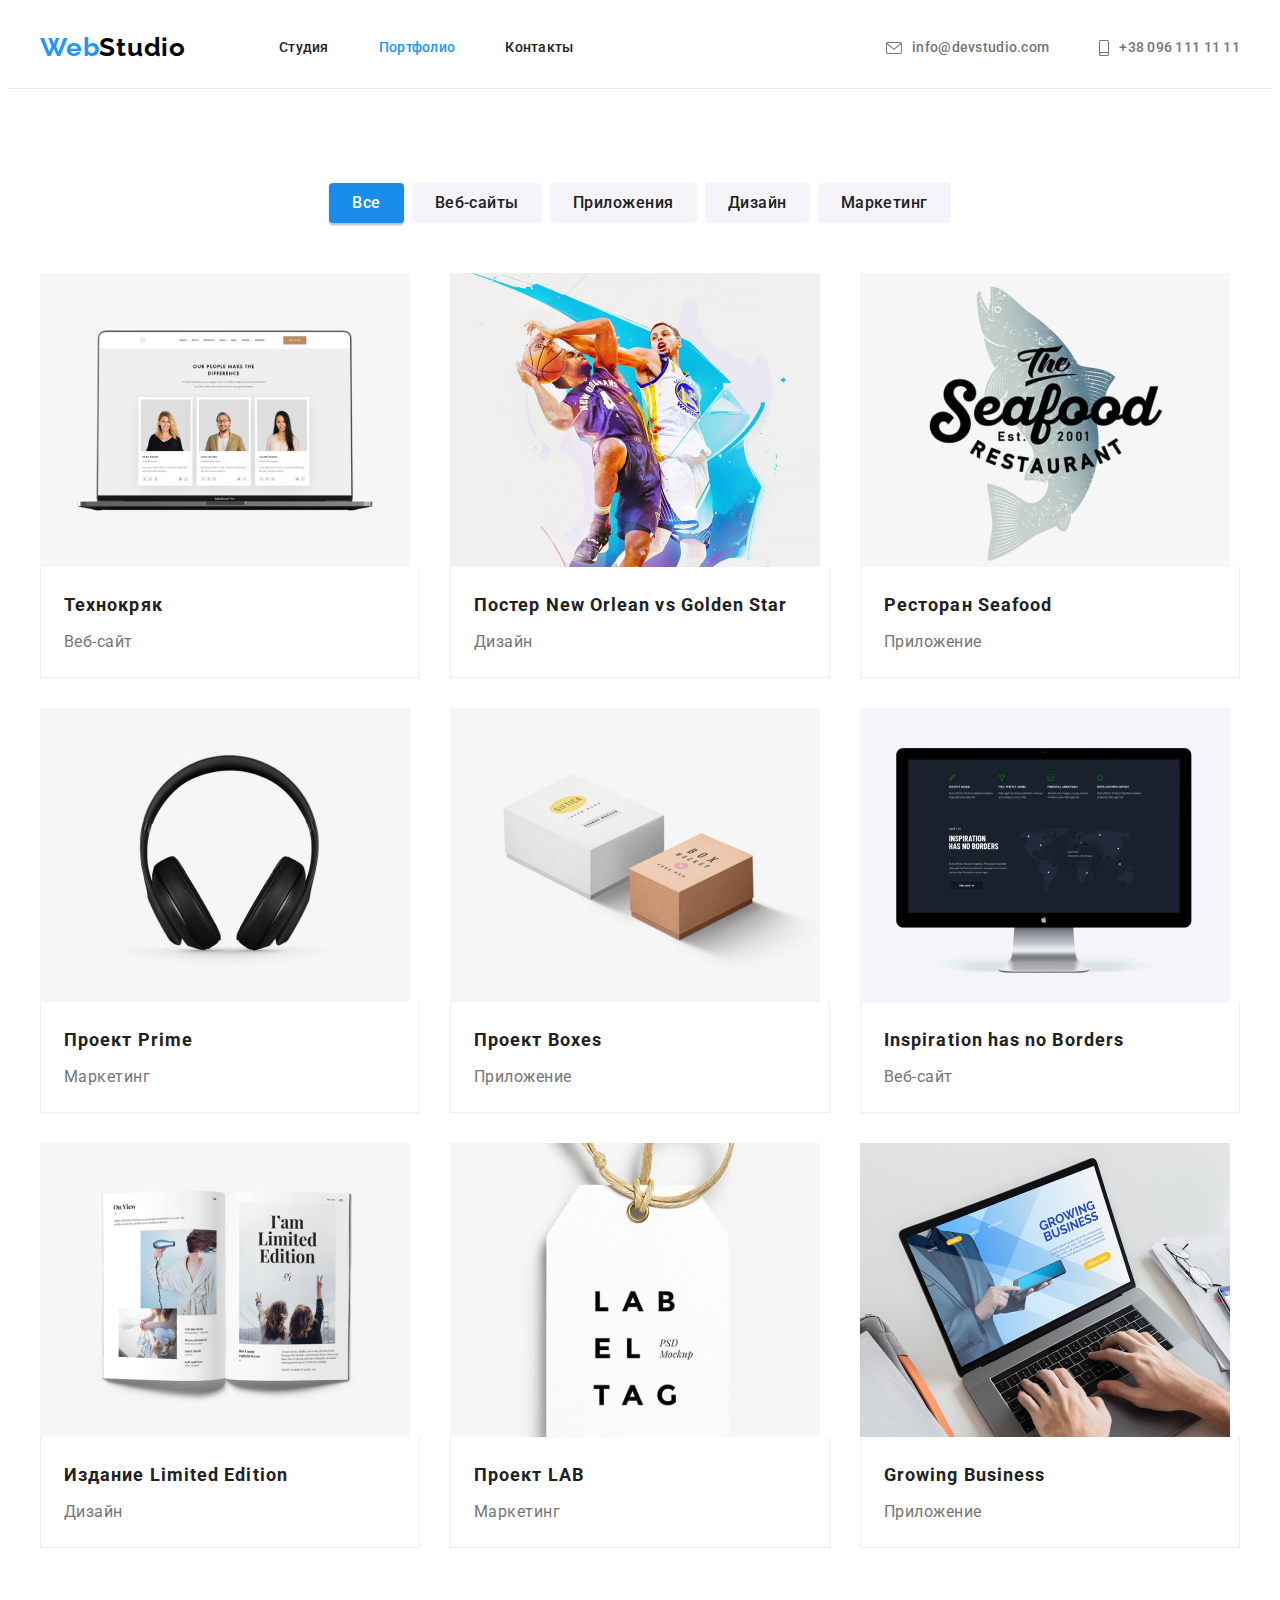
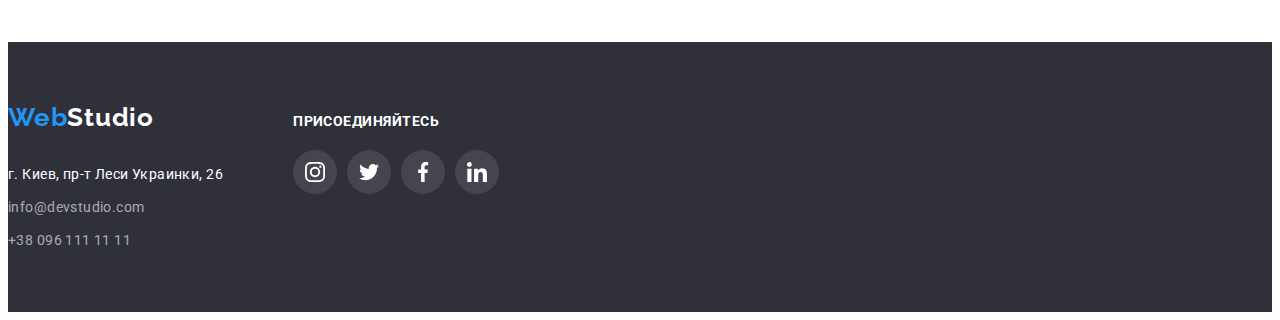
==== commit b1f4bb3d: "HW-4-current btn" ====
--- a/portfolio.html
+++ b/portfolio.html
@@ -21,7 +21,7 @@
             </a>
             <ul class="header-nav-list list header-flex">
                 <li class="header-item"><a class="header-nav-item text" href="./index.html">Студия</a></li>
-                <li class="header-item"><a class="header-nav-link text" href="./portfolio.html">Портфолио</a></li>
+                <li class="header-item"><a class="header-nav-item text cur-nav" href="./portfolio.html">Портфолио</a></li>
                 <li class="header-item"><a class="header-nav-item text" href="">Контакты</a></li>
             </ul>
         </nav>
@@ -46,7 +46,7 @@
         <div class="container">
     <h1 hidden>Портфолио</h1>
         <ul class="portfolio-btn-list list">
-        <li class="portfolio-btn-item"><button class="portfolio-btn" type="button">Все</button></li>
+        <li class="portfolio-btn-item"><button class="portfolio-btn cur-btn" type="button">Все</button></li>
         <li class="portfolio-btn-item"><button class="portfolio-btn" type="button">Веб-сайты</button></li>
         <li class="portfolio-btn-item"><button class="portfolio-btn" type="button">Приложения</button></li>
         <li class="portfolio-btn-item"><button class="portfolio-btn" type="button">Дизайн</button></li>
--- a/css/styles.css
+++ b/css/styles.css
@@ -74,6 +74,12 @@
         padding-bottom: 32px;
     color: var(--second-text-color);
 }
+.header-nav-item {
+    color: var(--first-text-color);
+    padding-top: 32px;
+    padding-bottom: 32px;
+}
+.cur-nav,
 .header-nav-item:hover,
 .header-nav-item:focus,
 .header-nav-link:hover,
@@ -97,17 +103,6 @@
 }  
     
 
-
-.header-nav-link {
-    color: var(--accent-color);
-    padding-top: 32px;
-    padding-bottom: 32px;
-}
-.header-nav-item {
-color: var(--first-text-color);
-padding-top: 32px;
-padding-bottom: 32px;
-}
 .contact-link-icon {
     margin-right: 10px;
     justify-content: center;
@@ -535,7 +530,7 @@
     border: 1px solid transparent;
     
 }
-
+.cur-btn,
 .portfolio-btn:hover,
 .portfolio-btn:focus {
     background-color: #188ce8;
